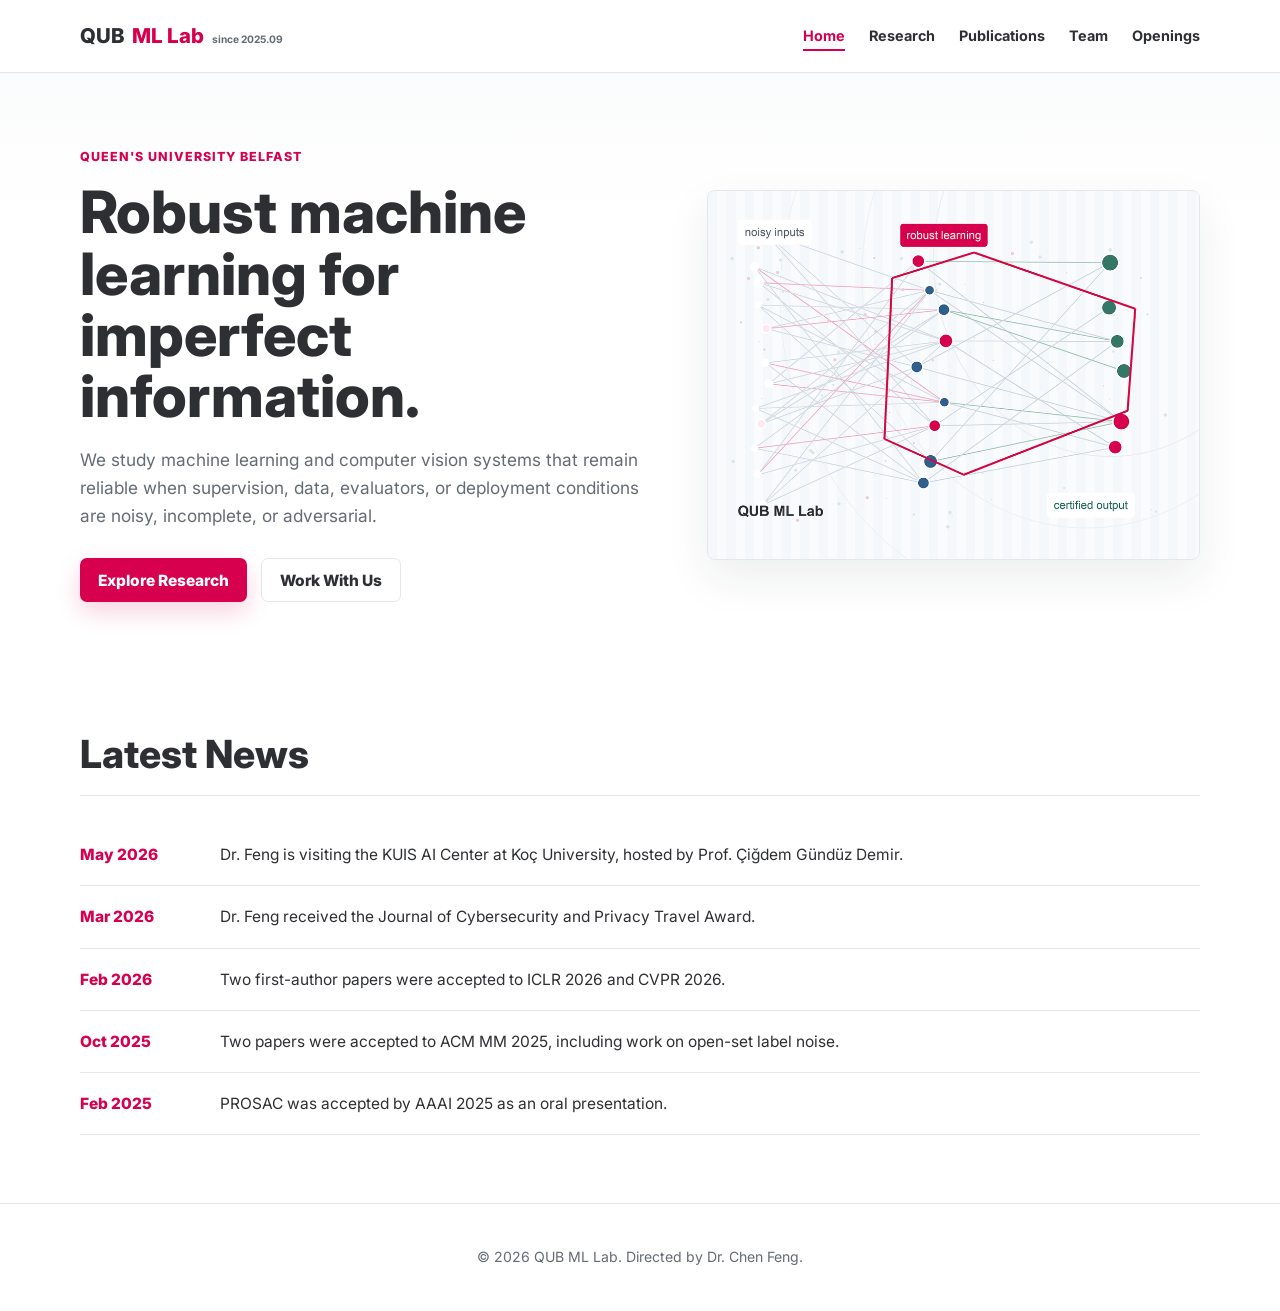
==== index.html @ 1ed01487 "update" ====
<!DOCTYPE html>
<html lang="en">
<head>
    <meta charset="UTF-8">
    <meta name="viewport" content="width=device-width, initial-scale=1.0">
    <meta name="description" content="QUB ML Lab develops robust machine learning, computer vision, and AI safety methods for imperfect real-world information.">
    <title>QUB ML Lab | Robust Machine Learning and AI Safety</title>
    <link rel="preconnect" href="https://fonts.googleapis.com">
    <link rel="preconnect" href="https://fonts.gstatic.com" crossorigin>
    <link href="https://fonts.googleapis.com/css2?family=Inter:wght@400;600;700;800&display=swap" rel="stylesheet">
    <link rel="stylesheet" href="css/style.css">
</head>
<body>
    <header class="site-header">
        <div class="nav-container">
            <a href="index.html" class="logo">QUB <span>ML Lab</span><small>since 2025.09</small></a>
            <button class="nav-toggle" type="button" aria-controls="site-navigation" aria-expanded="false" aria-label="Open navigation">
                <span></span>
                <span></span>
                <span></span>
            </button>
            <nav class="nav-links" id="site-navigation" aria-label="Main navigation">
                <a href="index.html" aria-current="page">Home</a>
                <a href="research.html">Research</a>
                <a href="publications.html">Publications</a>
                <a href="team.html">Team</a>
                <a href="join.html">Openings</a>
            </nav>
        </div>
    </header>

    <main>
        <section class="hero">
            <div class="hero-copy">
                <p class="eyebrow">Queen's University Belfast</p>
                <h1>Robust machine learning for imperfect information.</h1>
                <p class="lead">We study machine learning and computer vision systems that remain reliable when supervision, data, evaluators, or deployment conditions are noisy, incomplete, or adversarial.</p>
                <div class="button-row">
                    <a href="research.html" class="button">Explore Research</a>
                    <a href="join.html" class="button-secondary">Work With Us</a>
                </div>
            </div>
            <div class="hero-visual" aria-label="Abstract visualization of robust learning under noisy information">
                <img src="assets/research-map.png" alt="Abstract network visualization of clean and noisy information streams">
            </div>
        </section>

        <section class="section" aria-labelledby="latest-news">
            <h2 id="latest-news" class="page-title">Latest News</h2>
            <ul class="news-list">
                <li>
                    <span class="news-date">May 2026</span>
                    <span>Dr. Feng is visiting the KUIS AI Center at Koç University, hosted by Prof. Çiğdem Gündüz Demir.</span>
                </li>
                <li>
                    <span class="news-date">Mar 2026</span>
                    <span>Dr. Feng received the Journal of Cybersecurity and Privacy Travel Award.</span>
                </li>
                <li>
                    <span class="news-date">Feb 2026</span>
                    <span>Two first-author papers were accepted to ICLR 2026 and CVPR 2026.</span>
                </li>
                <li>
                    <span class="news-date">Oct 2025</span>
                    <span>Two papers were accepted to ACM MM 2025, including work on open-set label noise.</span>
                </li>
                <li>
                    <span class="news-date">Feb 2025</span>
                    <span>PROSAC was accepted by AAAI 2025 as an oral presentation.</span>
                </li>
            </ul>
        </section>
    </main>

    <footer class="site-footer">
        <p>&copy; 2026 QUB ML Lab. Directed by Dr. Chen Feng.</p>
    </footer>
    <script src="js/site.js"></script>
</body>
</html>
---- css/style.css ----
/* QUB ML Lab shared styles */
:root {
    --qub-red: #d6004f;
    --qub-red-dark: #a9003d;
    --ink: #2d2f33;
    --muted: #646b73;
    --line: #e3e7eb;
    --paper: #ffffff;
    --soft: #f5f7f9;
    --soft-red: #fff1f5;
    --blue: #315f8c;
    --green: #357766;
    --shadow: 0 18px 45px rgba(28, 35, 43, 0.08);
    --shadow-soft: 0 12px 28px rgba(28, 35, 43, 0.06);
}

* {
    box-sizing: border-box;
}

html {
    scroll-behavior: smooth;
}

body {
    margin: 0;
    color: var(--ink);
    background:
        linear-gradient(180deg, rgba(245, 247, 249, 0.62) 0, rgba(255, 255, 255, 0) 220px),
        var(--paper);
    font-family: Inter, system-ui, -apple-system, BlinkMacSystemFont, "Segoe UI", sans-serif;
    font-size: 15.5px;
    line-height: 1.62;
}

a {
    color: var(--qub-red);
    text-decoration: none;
    transition: color 0.18s ease, border-color 0.18s ease, background-color 0.18s ease, transform 0.18s ease, box-shadow 0.18s ease;
}

a:hover {
    color: var(--qub-red-dark);
}

a:focus-visible,
button:focus-visible {
    outline: 3px solid rgba(214, 0, 79, 0.28);
    outline-offset: 3px;
}

img {
    max-width: 100%;
    display: block;
}

.site-header {
    position: sticky;
    top: 0;
    z-index: 20;
    border-bottom: 1px solid var(--line);
    background: rgba(255, 255, 255, 0.96);
    backdrop-filter: blur(10px);
    box-shadow: 0 1px 0 rgba(28, 35, 43, 0.02);
}

.nav-container {
    width: min(1120px, calc(100% - 48px));
    min-height: 72px;
    margin: 0 auto;
    display: flex;
    align-items: center;
    justify-content: space-between;
    gap: 28px;
}

.nav-toggle {
    display: none;
    position: relative;
    width: 42px;
    height: 42px;
    align-items: center;
    justify-content: center;
    flex-direction: column;
    border: 1px solid var(--line);
    border-radius: 8px;
    background: #fff;
    color: var(--ink);
    cursor: pointer;
    transition: border-color 0.18s ease, background-color 0.18s ease, box-shadow 0.18s ease;
}

.nav-toggle:hover {
    border-color: rgba(214, 0, 79, 0.35);
    box-shadow: var(--shadow-soft);
}

.nav-toggle span {
    position: absolute;
    display: block;
    width: 18px;
    height: 2px;
    border-radius: 999px;
    background: currentColor;
    transition: opacity 0.12s ease;
}

.nav-toggle span:nth-child(1) {
    transform: translateY(-7px);
}

.nav-toggle span:nth-child(3) {
    transform: translateY(7px);
}

.site-header.nav-open .nav-toggle {
    color: var(--qub-red);
}

.site-header.nav-open .nav-toggle span:nth-child(1) {
    transform: translateY(0) rotate(45deg);
}

.site-header.nav-open .nav-toggle span:nth-child(2) {
    opacity: 0;
}

.site-header.nav-open .nav-toggle span:nth-child(3) {
    transform: translateY(0) rotate(-45deg);
}

.logo {
    display: inline-flex;
    align-items: baseline;
    gap: 8px;
    color: var(--ink);
    font-size: 1.28rem;
    font-weight: 800;
    letter-spacing: 0;
    white-space: nowrap;
}

.logo span {
    color: var(--qub-red);
}

.logo small {
    color: var(--muted);
    font-size: 0.64rem;
    font-weight: 700;
    letter-spacing: 0;
}

.nav-links {
    display: flex;
    align-items: center;
    justify-content: flex-end;
    gap: 24px;
    flex-wrap: wrap;
}

.nav-links a {
    color: var(--ink);
    font-size: 0.9rem;
    font-weight: 700;
    line-height: 1.2;
}

.nav-links a:hover,
.nav-links a[aria-current="page"] {
    color: var(--qub-red);
}

.nav-links a[aria-current="page"] {
    text-underline-offset: 8px;
    text-decoration: underline;
    text-decoration-thickness: 2px;
}

main {
    min-height: calc(100vh - 156px);
}

.section {
    width: min(1120px, calc(100% - 48px));
    margin: 0 auto;
    padding: 68px 0;
}

.section.compact {
    padding-top: 44px;
}

.page-title {
    margin: 0 0 28px;
    padding-bottom: 18px;
    border-bottom: 1px solid var(--line);
    color: var(--ink);
    font-size: 2.42rem;
    line-height: 1.16;
    font-weight: 800;
    letter-spacing: 0;
}

.lead {
    max-width: 860px;
    margin: 0 0 32px;
    color: var(--muted);
    font-size: 1.04rem;
}

.eyebrow {
    margin: 0 0 14px;
    color: var(--qub-red);
    font-size: 0.78rem;
    font-weight: 800;
    letter-spacing: 0.08em;
    text-transform: uppercase;
}

.button-row {
    display: flex;
    align-items: center;
    gap: 14px;
    flex-wrap: wrap;
}

.button,
.button-secondary {
    display: inline-flex;
    min-height: 44px;
    align-items: center;
    justify-content: center;
    border-radius: 7px;
    padding: 0 18px;
    font-weight: 800;
    line-height: 1;
}

.button {
    background: var(--qub-red);
    color: #fff;
    box-shadow: 0 10px 24px rgba(214, 0, 79, 0.18);
}

.button:hover {
    background: var(--qub-red-dark);
    color: #fff;
    transform: translateY(-1px);
    box-shadow: 0 14px 30px rgba(214, 0, 79, 0.22);
}

.button-secondary {
    border: 1px solid var(--line);
    color: var(--ink);
    background: #fff;
}

.button-secondary:hover {
    border-color: var(--qub-red);
    color: var(--qub-red);
    transform: translateY(-1px);
    box-shadow: var(--shadow-soft);
}

.hero {
    width: min(1120px, calc(100% - 48px));
    min-height: 590px;
    margin: 0 auto;
    display: grid;
    grid-template-columns: minmax(0, 1.08fr) minmax(340px, 0.92fr);
    gap: 48px;
    align-items: center;
    padding: 74px 0 62px;
}

.hero h1 {
    max-width: 780px;
    margin: 0 0 20px;
    color: var(--ink);
    font-size: 3.65rem;
    line-height: 1.05;
    font-weight: 800;
    letter-spacing: 0;
}

.hero-copy {
    max-width: 720px;
}

.hero-copy .lead {
    margin-bottom: 28px;
    font-size: 1.08rem;
}

.hero-visual {
    overflow: hidden;
    border: 1px solid var(--line);
    border-radius: 8px;
    background: var(--soft);
    box-shadow: var(--shadow);
    transform: translateZ(0);
}

.hero-visual img {
    width: 100%;
    aspect-ratio: 4 / 3;
    object-fit: cover;
}

.news-list {
    margin: 0;
    padding: 0;
    list-style: none;
}

.news-list li {
    display: grid;
    grid-template-columns: 120px minmax(0, 1fr);
    gap: 20px;
    padding: 18px 0;
    border-bottom: 1px solid var(--line);
}

.news-date {
    color: var(--qub-red);
    font-weight: 800;
}

.cards-grid,
.research-grid,
.member-grid {
    display: grid;
    grid-template-columns: repeat(3, minmax(0, 1fr));
    gap: 22px;
}

.card,
.research-card,
.join-box,
.member-card {
    border: 1px solid var(--line);
    border-radius: 8px;
    background: #fff;
    box-shadow: 0 1px 0 rgba(28, 35, 43, 0.02);
}

.card,
.research-card,
.member-card {
    padding: 24px;
}

.card h2,
.card h3,
.research-card h2,
.join-box h2,
.member-card h3 {
    margin: 0 0 12px;
    line-height: 1.25;
    font-size: 1.16rem;
}

.card p,
.research-card p,
.join-box p,
.member-card p {
    margin: 0;
    color: var(--muted);
}

.research-card {
    border-top: 4px solid var(--qub-red);
}

.research-card:nth-child(2) {
    border-top-color: var(--blue);
}

.research-card:nth-child(3) {
    border-top-color: var(--green);
}

.tag-list {
    display: flex;
    flex-wrap: wrap;
    gap: 8px;
    margin: 18px 0;
}

.tag-list span {
    display: inline-flex;
    min-height: 30px;
    align-items: center;
    border: 1px solid var(--line);
    border-radius: 999px;
    padding: 0 12px;
    background: var(--soft);
    color: var(--muted);
    font-size: 0.82rem;
    line-height: 1;
}

.profile {
    display: grid;
    grid-template-columns: 220px minmax(0, 1fr);
    gap: 34px;
    align-items: start;
    margin-bottom: 48px;
}

.profile-photo {
    width: 220px;
    height: 220px;
    border: 1px solid var(--line);
    border-radius: 8px;
    object-fit: cover;
    object-position: 50% 32%;
    box-shadow: var(--shadow);
}

.profile h2 {
    margin: 0 0 6px;
    font-size: 1.88rem;
    line-height: 1.2;
}

.profile-role {
    margin: 0 0 18px;
    color: var(--qub-red);
    font-size: 1.02rem;
    font-weight: 700;
}

.profile p {
    margin: 0 0 14px;
}

.member-card {
    background: var(--soft);
}

.member-card p + p {
    margin-top: 4px;
}

.member-status {
    margin-bottom: 8px;
    color: var(--qub-red);
    font-size: 0.78rem;
    font-weight: 800;
    letter-spacing: 0.06em;
    text-transform: uppercase;
}

.link-list {
    display: flex;
    flex-wrap: wrap;
    gap: 12px 18px;
    margin-top: 20px;
}

.timeline,
.pub-list,
.plain-list {
    margin: 0;
    padding: 0;
    list-style: none;
}

.timeline li {
    display: grid;
    grid-template-columns: 135px minmax(0, 1fr);
    gap: 20px;
    padding: 18px 0;
    border-bottom: 1px solid var(--line);
}

.timeline time,
.pub-venue {
    color: var(--qub-red);
    font-weight: 700;
}

.pub-year {
    margin: 48px 0 18px;
    padding-bottom: 10px;
    border-bottom: 2px solid var(--line);
    font-size: 1.45rem;
}

.pub-item {
    padding: 18px 0;
    border-bottom: 1px solid var(--line);
}

.pub-title {
    margin-bottom: 6px;
    color: var(--ink);
    font-weight: 800;
}

.pub-authors,
.pub-note {
    color: var(--muted);
    font-size: 0.92rem;
}

.pub-links {
    display: flex;
    flex-wrap: wrap;
    gap: 8px;
    margin-top: 10px;
}

.pub-links a {
    display: inline-flex;
    min-height: 32px;
    align-items: center;
    border: 1px solid var(--qub-red);
    border-radius: 6px;
    padding: 0 10px;
    font-size: 0.82rem;
    font-weight: 800;
}

.join-grid {
    display: grid;
    grid-template-columns: repeat(2, minmax(0, 1fr));
    gap: 22px;
}

.join-box {
    padding: 28px;
    border-left: 5px solid var(--qub-red);
    background: var(--soft);
}

.join-box ul,
.plain-list {
    margin: 14px 0 0;
    padding-left: 20px;
}

.plain-list li,
.join-box li {
    margin: 8px 0;
}

.notice {
    margin: 34px 0;
    padding: 22px 24px;
    border: 1px solid var(--line);
    border-radius: 8px;
    background: var(--soft-red);
}

.notice p {
    margin: 0;
}

.site-footer {
    border-top: 1px solid var(--line);
    padding: 28px 24px;
    color: var(--muted);
    text-align: center;
    font-size: 0.88rem;
}

@media (hover: hover) {
    .card:hover,
    .research-card:hover,
    .join-box:hover,
    .member-card:hover {
        transform: translateY(-2px);
        box-shadow: var(--shadow-soft);
    }
}

.card,
.research-card,
.join-box,
.member-card {
    transition: transform 0.18s ease, box-shadow 0.18s ease, border-color 0.18s ease;
}

@media (max-width: 900px) {
    .nav-container {
        min-height: auto;
        padding: 16px 0;
        align-items: flex-start;
        flex-direction: column;
        gap: 12px;
    }

    .nav-links {
        justify-content: flex-start;
        gap: 10px 18px;
    }

    .hero {
        min-height: 0;
        grid-template-columns: 1fr;
        gap: 32px;
        padding: 50px 0;
    }

    .hero h1 {
        font-size: 2.9rem;
    }

    .cards-grid,
    .research-grid,
    .member-grid,
    .join-grid {
        grid-template-columns: 1fr;
    }

    .profile {
        grid-template-columns: 1fr;
    }
}

@media (max-width: 760px) {
    .nav-container {
        position: relative;
        min-height: 64px;
        align-items: center;
        flex-direction: row;
        gap: 14px;
    }

    .nav-toggle {
        display: inline-flex;
        margin-left: auto;
    }

    .nav-links {
        position: absolute;
        z-index: 30;
        top: calc(100% + 8px);
        right: 0;
        left: 0;
        display: grid;
        grid-template-columns: 1fr;
        gap: 2px;
        padding: 8px;
        border: 1px solid var(--line);
        border-radius: 8px;
        background: #fff;
        box-shadow: var(--shadow);
        visibility: hidden;
        pointer-events: none;
        transform: translateY(-8px);
        transition: transform 0.18s ease, visibility 0s linear 0.18s;
    }

    .site-header.nav-open .nav-links {
        visibility: visible;
        pointer-events: auto;
        transform: translateY(0);
        transition: transform 0.18s ease;
    }

    .nav-links a {
        display: flex;
        min-height: 42px;
        align-items: center;
        border-radius: 6px;
        padding: 0 12px;
    }

    .nav-links a:hover,
    .nav-links a[aria-current="page"] {
        background: var(--soft-red);
        text-decoration: none;
    }
}

@media (max-width: 560px) {
    body {
        font-size: 14.75px;
    }

    .nav-container,
    .section,
    .hero {
        width: min(100% - 32px, 1120px);
    }

    .logo {
        font-size: 1.14rem;
        flex-wrap: wrap;
        gap: 4px 7px;
    }

    .logo small {
        font-size: 0.6rem;
    }

    .nav-links a {
        font-size: 0.86rem;
    }

    .hero h1,
    .page-title {
        font-size: 2.08rem;
    }

    .hero-copy .lead,
    .lead {
        font-size: 0.96rem;
    }

    .section {
        padding: 42px 0;
    }

    .news-list li,
    .timeline li {
        grid-template-columns: 1fr;
        gap: 6px;
    }

    .profile-photo {
        width: 160px;
        height: 160px;
    }

    .join-box,
    .card,
    .research-card,
    .member-card {
        padding: 20px;
    }
}
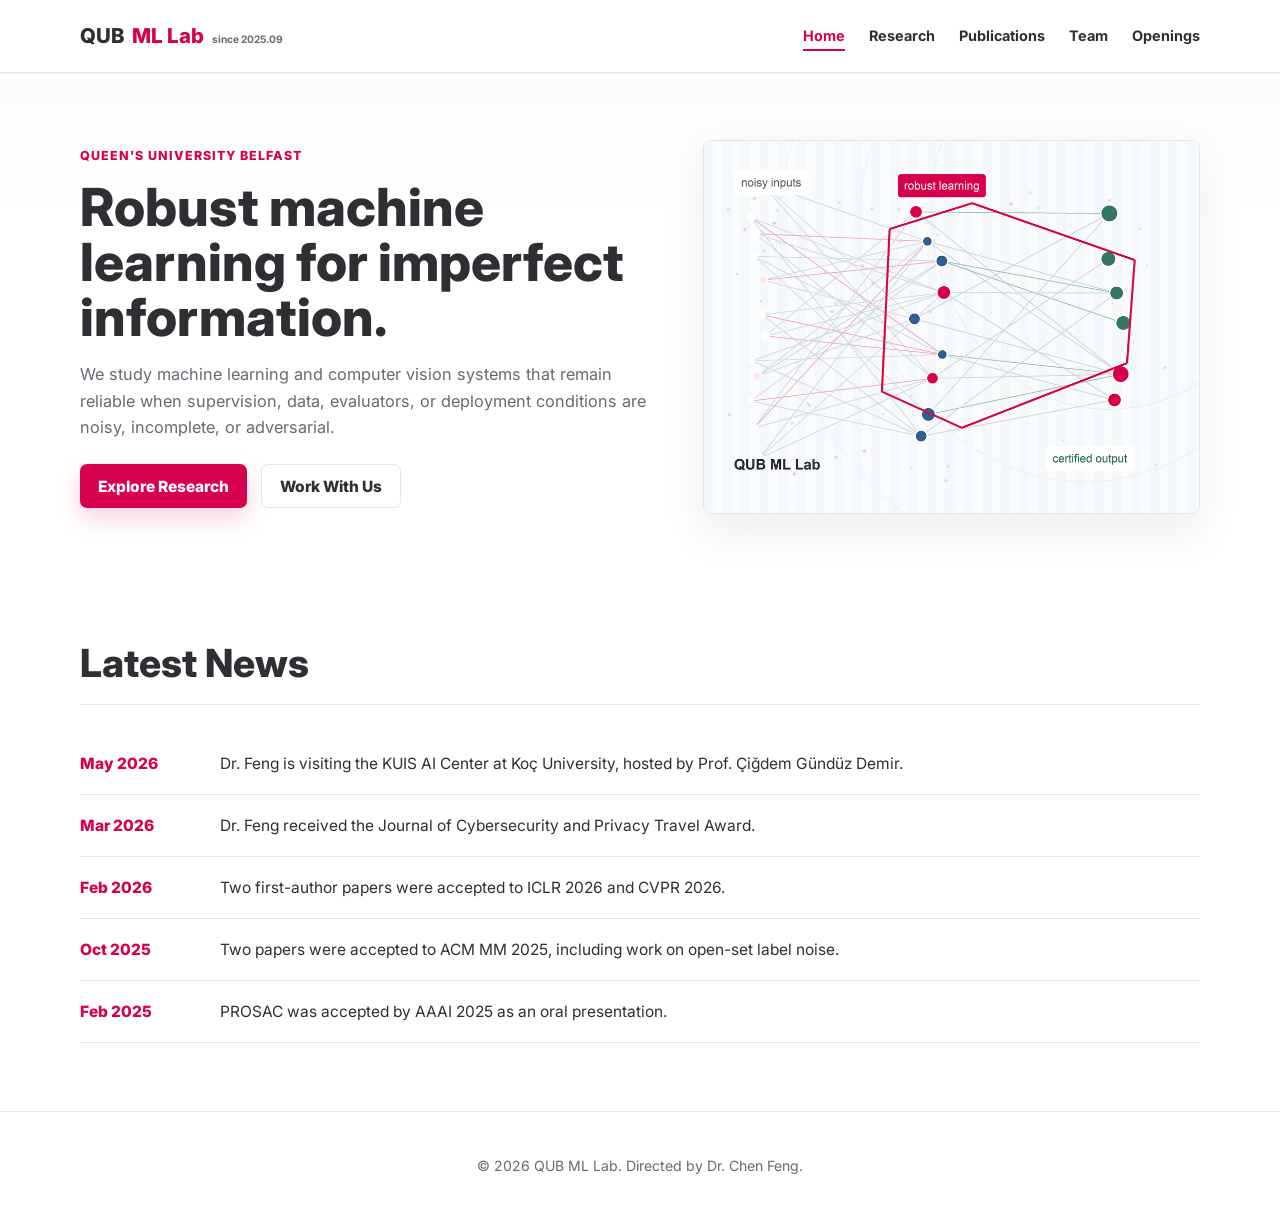
==== commit 53ca1170: "update" ====
--- a/index.html
+++ b/index.html
@@ -3,8 +3,78 @@
 <head>
     <meta charset="UTF-8">
     <meta name="viewport" content="width=device-width, initial-scale=1.0">
-    <meta name="description" content="QUB ML Lab develops robust machine learning, computer vision, and AI safety methods for imperfect real-world information.">
+    <meta name="description" content="QUB ML Lab at Queen's University Belfast researches robust machine learning, AI safety, and computer vision under imperfect information.">
+    <meta name="keywords" content="QUB ML Lab, Queen's University Belfast, robust machine learning, AI safety, noisy labels, imperfect supervision, computer vision, foundation models">
+    <meta name="author" content="QUB ML Lab, Dr. Chen Feng">
+    <meta name="google-site-verification" content="5ubjARu1fwNDyKkQHaBxNW37N43oj0Prngqm2yiqPE0">
+    <meta name="robots" content="index, follow">
+    <meta name="theme-color" content="#d6004f">
+    <link rel="canonical" href="https://qub-ml.github.io/">
     <title>QUB ML Lab | Robust Machine Learning and AI Safety</title>
+    <meta property="og:type" content="website">
+    <meta property="og:locale" content="en_GB">
+    <meta property="og:title" content="QUB ML Lab | Robust Machine Learning and AI Safety">
+    <meta property="og:description" content="QUB ML Lab at Queen's University Belfast researches robust machine learning, AI safety, and computer vision under imperfect information.">
+    <meta property="og:url" content="https://qub-ml.github.io/">
+    <meta property="og:image" content="https://qub-ml.github.io/assets/research-map.png">
+    <meta property="og:image:width" content="960">
+    <meta property="og:image:height" content="720">
+    <meta property="og:image:alt" content="QUB ML Lab robust machine learning research map">
+    <meta property="og:site_name" content="QUB ML Lab">
+    <meta name="twitter:card" content="summary_large_image">
+    <meta name="twitter:title" content="QUB ML Lab | Robust Machine Learning and AI Safety">
+    <meta name="twitter:description" content="QUB ML Lab at Queen's University Belfast researches robust machine learning, AI safety, and computer vision under imperfect information.">
+    <meta name="twitter:image" content="https://qub-ml.github.io/assets/research-map.png">
+    <meta name="twitter:image:alt" content="QUB ML Lab robust machine learning research map">
+    <script type="application/ld+json">
+    {
+        "@context": "https://schema.org",
+        "@graph": [
+            {
+                "@type": "ResearchOrganization",
+                "@id": "https://qub-ml.github.io/#organization",
+                "name": "QUB ML Lab",
+                "url": "https://qub-ml.github.io/",
+                "logo": "https://qub-ml.github.io/assets/research-map.png",
+                "parentOrganization": {
+                    "@type": "CollegeOrUniversity",
+                    "name": "Queen's University Belfast",
+                    "url": "https://www.qub.ac.uk/"
+                },
+                "foundingDate": "2025-09",
+                "description": "QUB ML Lab researches robust machine learning, AI safety, and computer vision under imperfect information.",
+                "sameAs": [
+                    "https://mrchenfeng.github.io/"
+                ]
+            },
+            {
+                "@type": "WebSite",
+                "@id": "https://qub-ml.github.io/#website",
+                "url": "https://qub-ml.github.io/",
+                "name": "QUB ML Lab",
+                "description": "QUB ML Lab at Queen's University Belfast researches robust machine learning, AI safety, and computer vision under imperfect information.",
+                "publisher": {
+                    "@id": "https://qub-ml.github.io/#organization"
+                }
+            },
+            {
+                "@type": "Person",
+                "@id": "https://qub-ml.github.io/#chen-feng",
+                "name": "Chen Feng",
+                "honorificPrefix": "Dr.",
+                "jobTitle": "Assistant Professor",
+                "affiliation": {
+                    "@id": "https://qub-ml.github.io/#organization"
+                },
+                "url": "https://mrchenfeng.github.io/",
+                "email": "mailto:c.feng@qub.ac.uk",
+                "sameAs": [
+                    "https://orcid.org/0000-0001-9199-559X"
+                ]
+            }
+        ]
+    }
+    </script>
     <link rel="preconnect" href="https://fonts.googleapis.com">
     <link rel="preconnect" href="https://fonts.gstatic.com" crossorigin>
     <link href="https://fonts.googleapis.com/css2?family=Inter:wght@400;600;700;800&display=swap" rel="stylesheet">
--- a/css/style.css
+++ b/css/style.css
@@ -265,20 +265,20 @@
 
 .hero {
     width: min(1120px, calc(100% - 48px));
-    min-height: 590px;
+    min-height: 500px;
     margin: 0 auto;
     display: grid;
     grid-template-columns: minmax(0, 1.08fr) minmax(340px, 0.92fr);
-    gap: 48px;
+    gap: 40px;
     align-items: center;
-    padding: 74px 0 62px;
+    padding: 50px 0 42px;
 }
 
 .hero h1 {
     max-width: 780px;
-    margin: 0 0 20px;
+    margin: 0 0 16px;
     color: var(--ink);
-    font-size: 3.65rem;
+    font-size: 3.28rem;
     line-height: 1.05;
     font-weight: 800;
     letter-spacing: 0;
@@ -289,8 +289,8 @@
 }
 
 .hero-copy .lead {
-    margin-bottom: 28px;
-    font-size: 1.08rem;
+    margin-bottom: 24px;
+    font-size: 1.02rem;
 }
 
 .hero-visual {
@@ -524,6 +524,11 @@
     font-weight: 800;
 }
 
+.pub-empty {
+    margin: 34px 0 0;
+    color: var(--muted);
+}
+
 .join-grid {
     display: grid;
     grid-template-columns: repeat(2, minmax(0, 1fr));
@@ -601,12 +606,12 @@
     .hero {
         min-height: 0;
         grid-template-columns: 1fr;
-        gap: 32px;
-        padding: 50px 0;
+        gap: 28px;
+        padding: 38px 0;
     }
 
     .hero h1 {
-        font-size: 2.9rem;
+        font-size: 2.56rem;
     }
 
     .cards-grid,
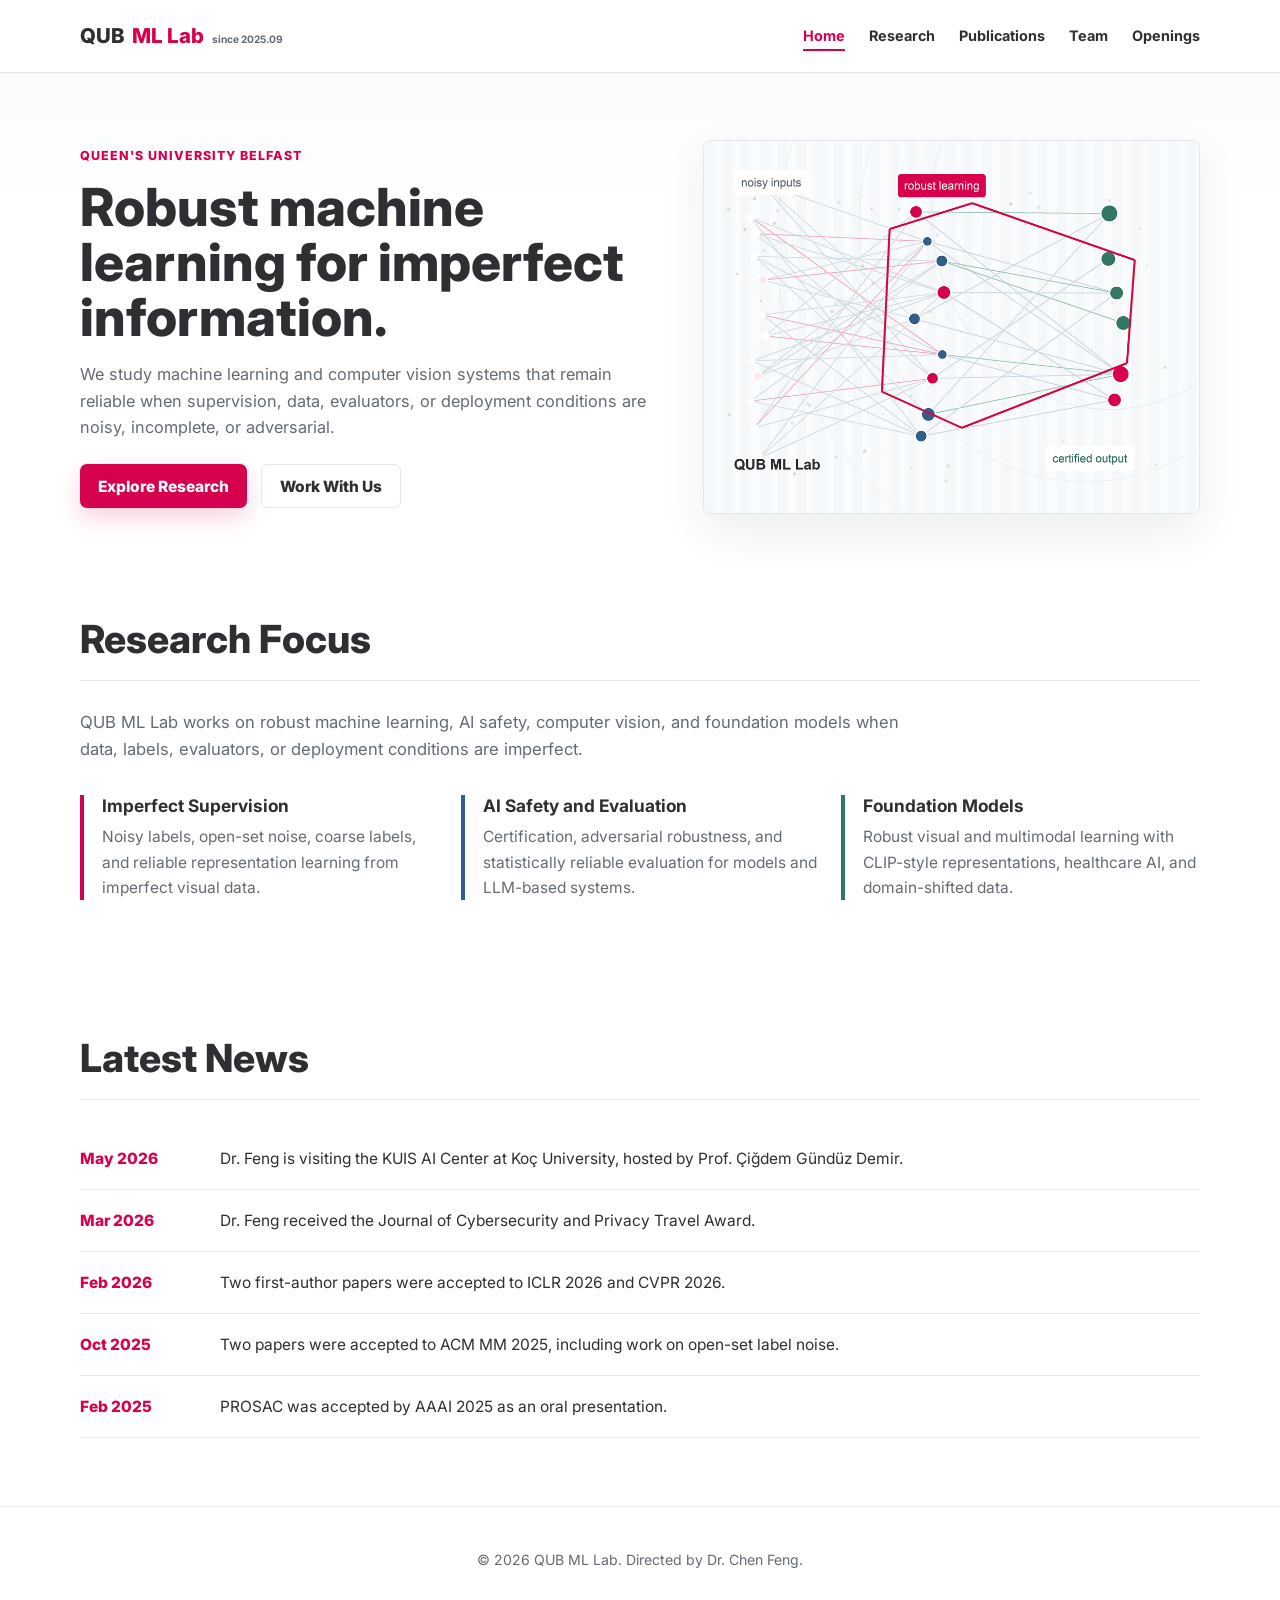
==== commit e9db9ccb: "update" ====
--- a/index.html
+++ b/index.html
@@ -10,10 +10,10 @@
     <meta name="robots" content="index, follow">
     <meta name="theme-color" content="#d6004f">
     <link rel="canonical" href="https://qub-ml.github.io/">
-    <title>QUB ML Lab | Robust Machine Learning and AI Safety</title>
+    <title>QUB ML Lab | Robust Machine Learning, AI Safety and Computer Vision</title>
     <meta property="og:type" content="website">
     <meta property="og:locale" content="en_GB">
-    <meta property="og:title" content="QUB ML Lab | Robust Machine Learning and AI Safety">
+    <meta property="og:title" content="QUB ML Lab | Robust Machine Learning, AI Safety and Computer Vision">
     <meta property="og:description" content="QUB ML Lab at Queen's University Belfast researches robust machine learning, AI safety, and computer vision under imperfect information.">
     <meta property="og:url" content="https://qub-ml.github.io/">
     <meta property="og:image" content="https://qub-ml.github.io/assets/research-map.png">
@@ -22,7 +22,7 @@
     <meta property="og:image:alt" content="QUB ML Lab robust machine learning research map">
     <meta property="og:site_name" content="QUB ML Lab">
     <meta name="twitter:card" content="summary_large_image">
-    <meta name="twitter:title" content="QUB ML Lab | Robust Machine Learning and AI Safety">
+    <meta name="twitter:title" content="QUB ML Lab | Robust Machine Learning, AI Safety and Computer Vision">
     <meta name="twitter:description" content="QUB ML Lab at Queen's University Belfast researches robust machine learning, AI safety, and computer vision under imperfect information.">
     <meta name="twitter:image" content="https://qub-ml.github.io/assets/research-map.png">
     <meta name="twitter:image:alt" content="QUB ML Lab robust machine learning research map">
@@ -78,6 +78,7 @@
     <link rel="preconnect" href="https://fonts.googleapis.com">
     <link rel="preconnect" href="https://fonts.gstatic.com" crossorigin>
     <link href="https://fonts.googleapis.com/css2?family=Inter:wght@400;600;700;800&display=swap" rel="stylesheet">
+    <link rel="icon" href="assets/favicon.svg" type="image/svg+xml">
     <link rel="stylesheet" href="css/style.css">
 </head>
 <body>
@@ -115,6 +116,25 @@
             </div>
         </section>
 
+        <section class="section compact" aria-labelledby="research-focus">
+            <h2 id="research-focus" class="page-title">Research Focus</h2>
+            <p class="lead">QUB ML Lab works on robust machine learning, AI safety, computer vision, and foundation models when data, labels, evaluators, or deployment conditions are imperfect.</p>
+            <div class="focus-grid">
+                <article class="focus-item">
+                    <h3>Imperfect Supervision</h3>
+                    <p>Noisy labels, open-set noise, coarse labels, and reliable representation learning from imperfect visual data.</p>
+                </article>
+                <article class="focus-item">
+                    <h3>AI Safety and Evaluation</h3>
+                    <p>Certification, adversarial robustness, and statistically reliable evaluation for models and LLM-based systems.</p>
+                </article>
+                <article class="focus-item">
+                    <h3>Foundation Models</h3>
+                    <p>Robust visual and multimodal learning with CLIP-style representations, healthcare AI, and domain-shifted data.</p>
+                </article>
+            </div>
+        </section>
+
         <section class="section" aria-labelledby="latest-news">
             <h2 id="latest-news" class="page-title">Latest News</h2>
             <ul class="news-list">
--- a/css/style.css
+++ b/css/style.css
@@ -327,6 +327,36 @@
     font-weight: 800;
 }
 
+.focus-grid {
+    display: grid;
+    grid-template-columns: repeat(3, minmax(0, 1fr));
+    gap: 22px;
+}
+
+.focus-item {
+    padding: 0 0 0 18px;
+    border-left: 4px solid var(--qub-red);
+}
+
+.focus-item:nth-child(2) {
+    border-left-color: var(--blue);
+}
+
+.focus-item:nth-child(3) {
+    border-left-color: var(--green);
+}
+
+.focus-item h3 {
+    margin: 0 0 8px;
+    font-size: 1.08rem;
+    line-height: 1.25;
+}
+
+.focus-item p {
+    margin: 0;
+    color: var(--muted);
+}
+
 .cards-grid,
 .research-grid,
 .member-grid {
@@ -615,6 +645,7 @@
     }
 
     .cards-grid,
+    .focus-grid,
     .research-grid,
     .member-grid,
     .join-grid {
@@ -738,4 +769,8 @@
     .member-card {
         padding: 20px;
     }
-}
+
+    .focus-item {
+        padding-left: 14px;
+    }
+}
